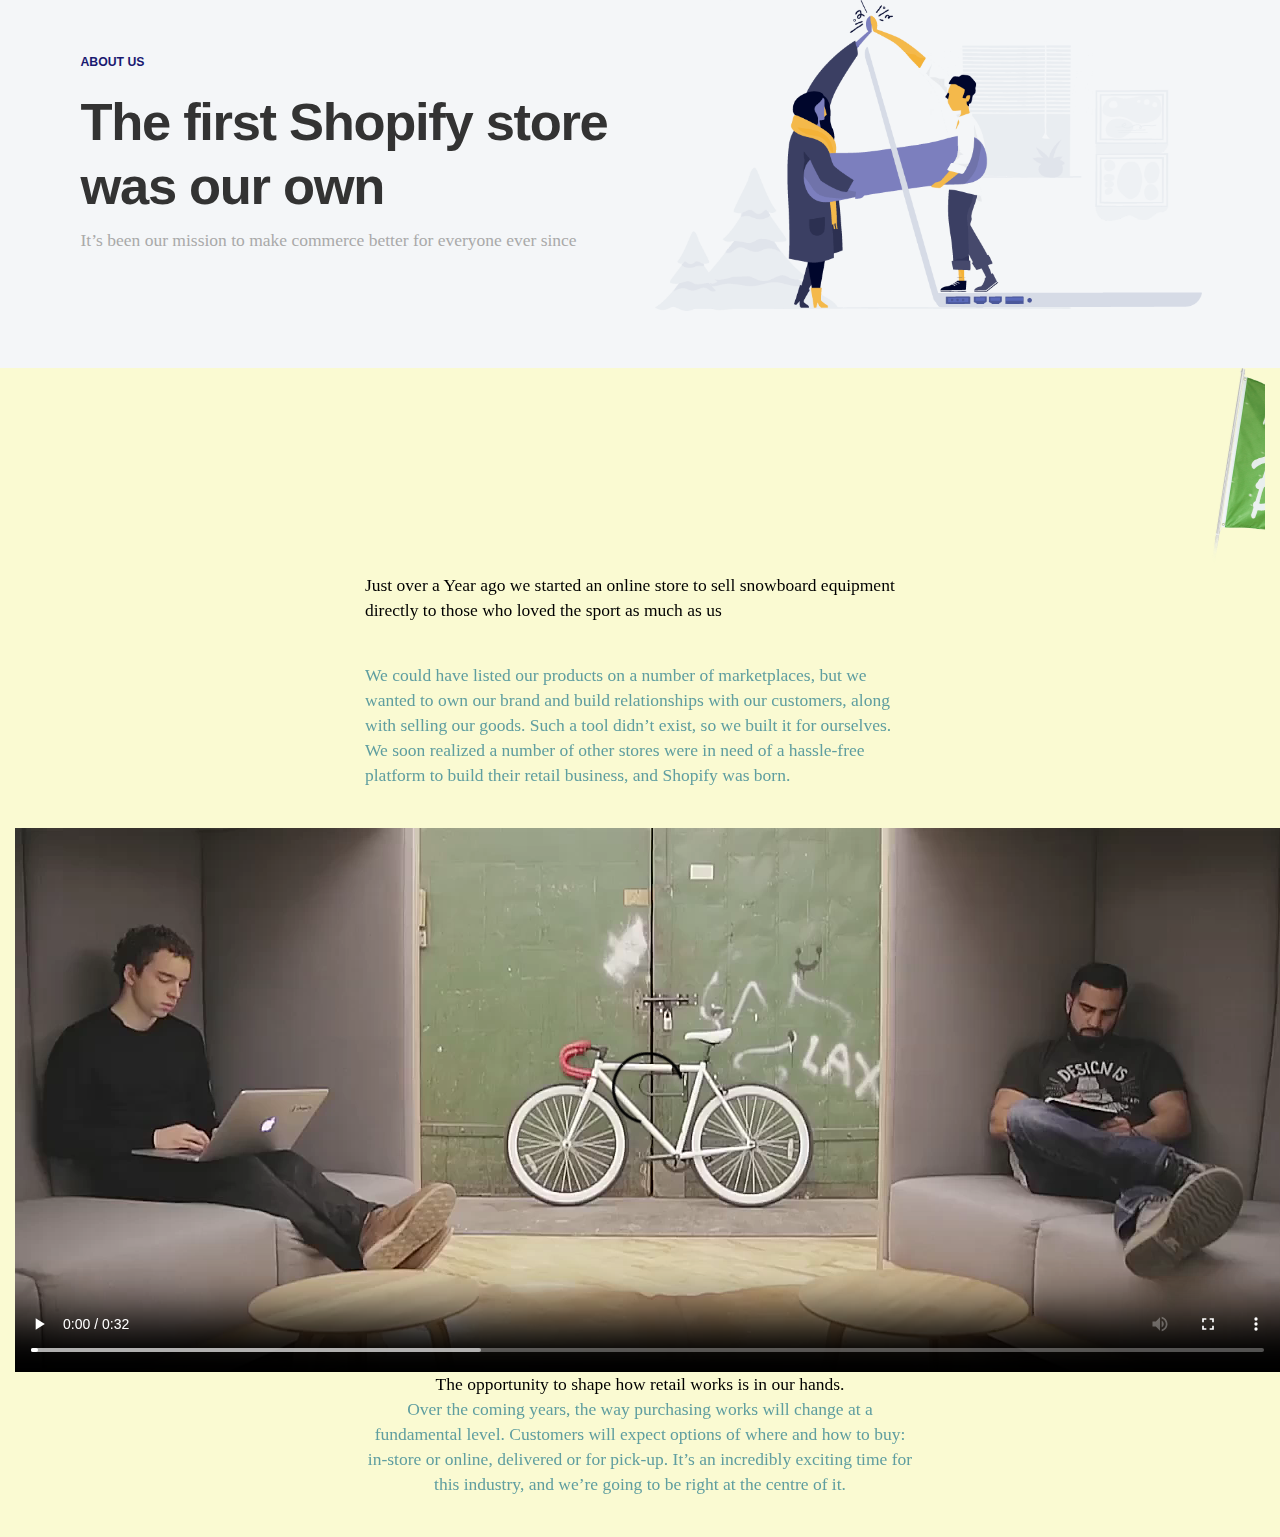
==== About-us.html @ 3a498ad6 "renamed file names  and update in index.html" ====
<!DOCTYPE html>
<html lang="en">
<head>
        <meta charset="UTF-8">
        <title>ABOUT</title>
        <link rel="stylesheet" type="text/css" href="css.css">
        <link rel="stylesheet" href="https://maxcdn.bootstrapcdn.com/bootstrap/3.3.7/css/bootstrap.min.css">
        <script src="https://ajax.googleapis.com/ajax/libs/jquery/3.3.1/jquery.min.js"></script>
        <script src="https://maxcdn.bootstrapcdn.com/bootstrap/3.3.7/js/bootstrap.min.js"></script>
</head>
<style>
         h1 {
                 font-size: 3.75em;
                 line-height: 1.222;
                 font-weight: 700;
                 font-family: ShopifySans, Helvetica, Arial, sans-serif;
                 letter-spacing: -0.025em;
                 text-align: left;
         }
         p{
                font-weight: 300;
                color: #637381;
                font-size: 1.25em;
                width:550px;
                margin: auto;
                font-family: 'Arial Black',cursive;
          }
         h6{
                 font-size: 0.875em;
                 font-weight: 700;
                 text-transform: uppercase;
         }

         body{
                 background-color: lightgoldenrodyellow;
         }


         .img{
                       background-position: top center;
                       background-repeat: no-repeat;
                       background-size: cover;
                       position: relative;
           }

         video{
                 display: block;
                 vertical-align: center;
         }
         

</style>
<body>

<div class="container-fluid">
        <div class="row" style="background-color: #f4f6f8;margin-top: 0;margin-bottom: 0;padding-left: 5%;padding-right: 5%;">
                <div class="col-md-6" style="padding-left: 18px;padding-right: 18px;padding-top: 4%;padding-bottom: 10%;">
                        <h6 align="Left" style="color: midnightblue">About Us</h6>
                        <h1>
                                The first Shopify store was our own
                        </h1>
                        <p class="p" style="color:darkgray">
                                It’s been our mission to make commerce better for everyone ever since
                        </p>
                </div>
                <div class="col-md-6">
                        <img class="img-fluid" src="images/img1.jpg" style="max-width: 100%;">
                </div>
        </div>
</div>


<div class="container-fluid">

        <marquee><a><img src="images/img.png"width="200px"height="200px"></a></marquee>
        <br>

        <div>

                <p class ="p" style="color: black" >Just over a Year ago we started an online store to sell
                        snowboard equipment directly to those who loved the sport
                as much as us</p>
                <br>
                <br>
        </div>

        <div>
                <p class="margin=1em" style="color: cadetblue">We could have listed our products on a number of marketplaces, but we wanted to own our
                        brand and build relationships with our customers, along with selling our goods. Such a tool
                        didn’t exist, so we built it for ourselves. We soon realized a number of other stores were in need
                        of a hassle-free platform to build their retail business, and Shopify was born.
                </p>
        </div>
</div>

<br>
<br>

<div class="container-fluid" align="center">

                <video class="video inline-video"  controls >
                        <source style="max-width: 80%" src="images/video.webm" type="video/mp4">
                        <br>
                </video>

                <p class="p" style="color: black">The opportunity to shape how retail works is in our hands.</p>

                <p style="color:cadetblue">Over the coming years, the way purchasing works will change at a fundamental level.
                        Customers will expect options of where and how to buy: in-store or online, delivered or for
                        pick-up. It’s an incredibly exciting time for this industry, and we’re going to be right at the
                        centre of it.</p>
        <br>
        <br>


</div>

</body>
</html>
---- css.css ----
h1 {
    font-size: 3.75em;
    line-height: 1.222;
    font-weight: 700;
    font-family: ShopifySans, Helvetica, Arial, sans-serif;
    letter-spacing: -0.025em;
    text-align: left;
}
p{
    font-weight: 300;
    color: #637381;
    font-size: 1.25em;
    width:550px;
    margin: auto;
    font-family: 'Arial Black',cursive;
}
h6{
    font-size: 0.875em;
    font-weight: 700;
    text-transform: uppercase;
}

body{
    background-color: lightgoldenrodyellow;
}


.img{
    background-position: top center;
    background-repeat: no-repeat;
    background-size: cover;
    position: relative;
}

video{
    display: block;
    vertical-align: center;
}
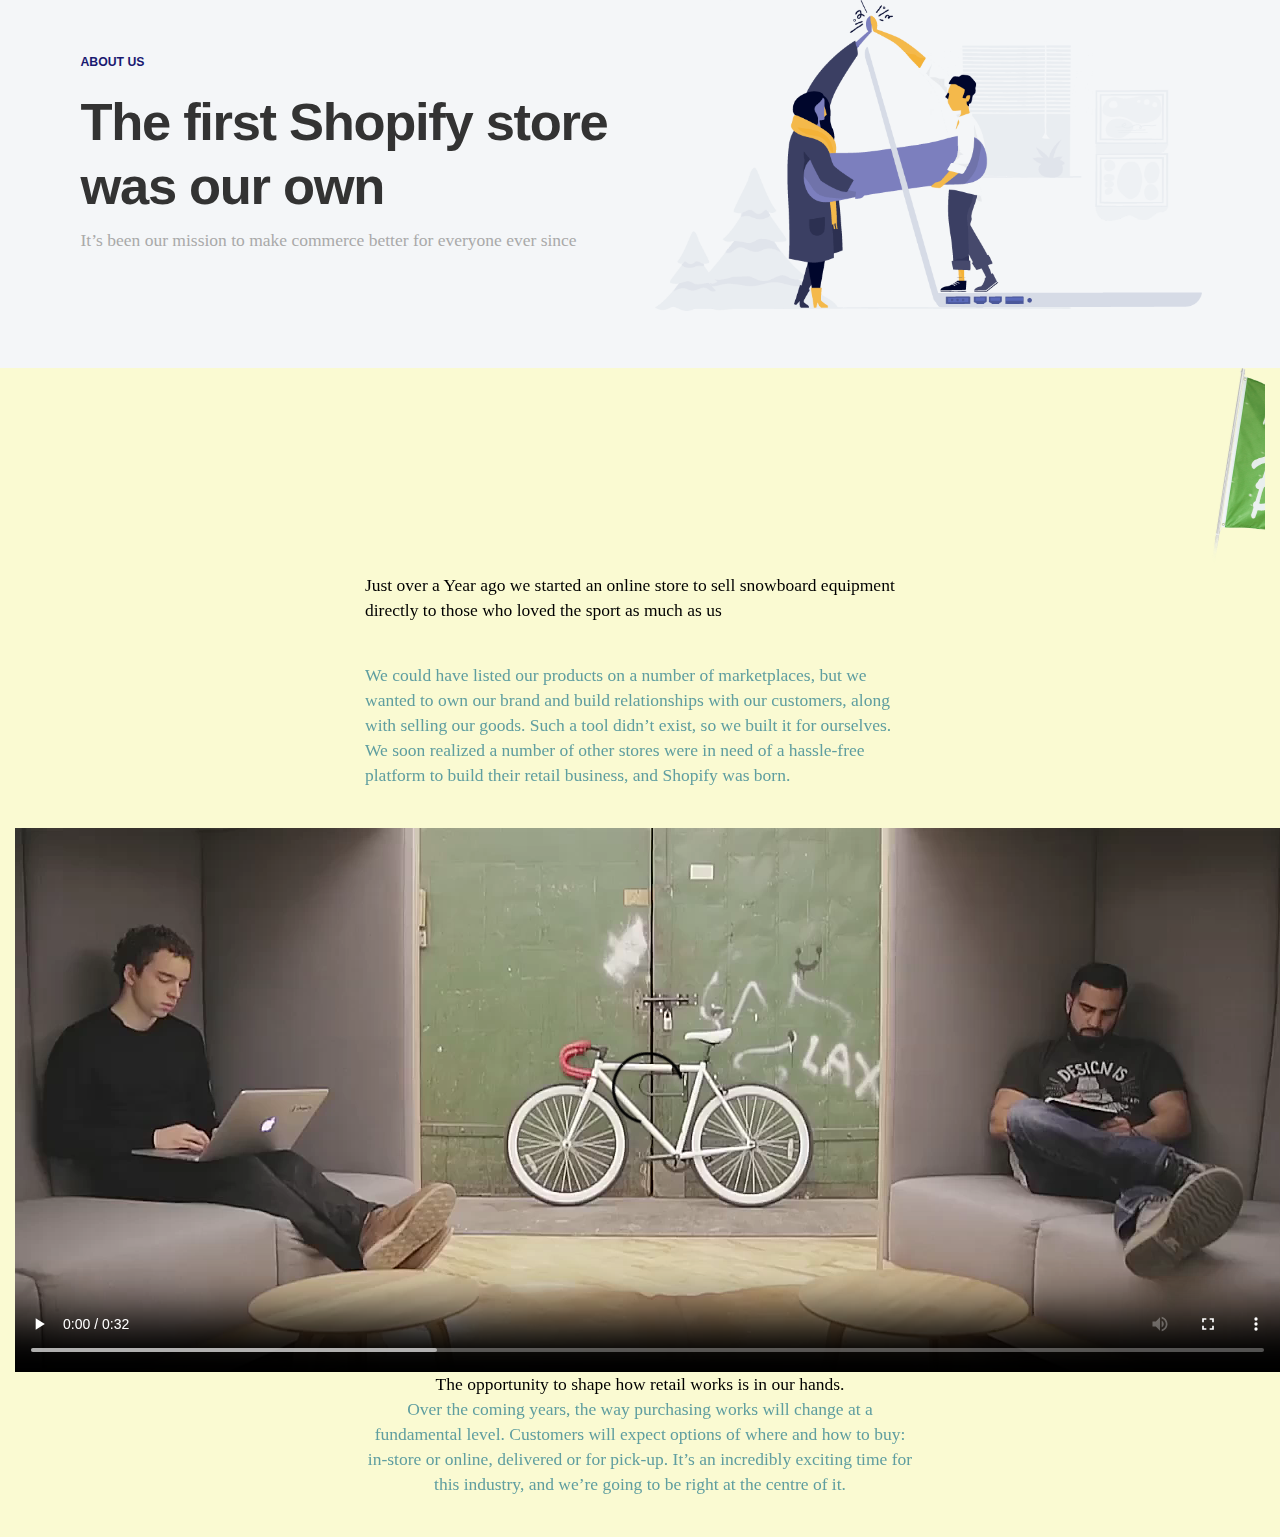
==== commit d39b3e77: "renamed file names  and update in index.html" ====
--- a/About-us.html
+++ b/About-us.html
@@ -3,7 +3,8 @@
 <head>
         <meta charset="UTF-8">
         <title>ABOUT</title>
-        <link rel="stylesheet" type="text/css" href="css.css">
+        <link rel="stylesheet" href="css/bootstrap.css">
+        <link rel="stylesheet" type="text/css" href="css/about-us.css">
         <link rel="stylesheet" href="https://maxcdn.bootstrapcdn.com/bootstrap/3.3.7/css/bootstrap.min.css">
         <script src="https://ajax.googleapis.com/ajax/libs/jquery/3.3.1/jquery.min.js"></script>
         <script src="https://maxcdn.bootstrapcdn.com/bootstrap/3.3.7/js/bootstrap.min.js"></script>
--- a/css/about-us.css
+++ b/css/about-us.css
@@ -0,0 +1,38 @@
+h1 {
+    font-size: 3.75em;
+    line-height: 1.222;
+    font-weight: 700;
+    font-family: ShopifySans, Helvetica, Arial, sans-serif;
+    letter-spacing: -0.025em;
+    text-align: left;
+}
+p{
+    font-weight: 300;
+    color: #637381;
+    font-size: 1.25em;
+    width:550px;
+    margin: auto;
+    font-family: 'Arial Black',cursive;
+}
+h6{
+    font-size: 0.875em;
+    font-weight: 700;
+    text-transform: uppercase;
+}
+
+body{
+    background-color: lightgoldenrodyellow;
+}
+
+
+.img{
+    background-position: top center;
+    background-repeat: no-repeat;
+    background-size: cover;
+    position: relative;
+}
+
+video{
+    display: block;
+    vertical-align: center;
+}
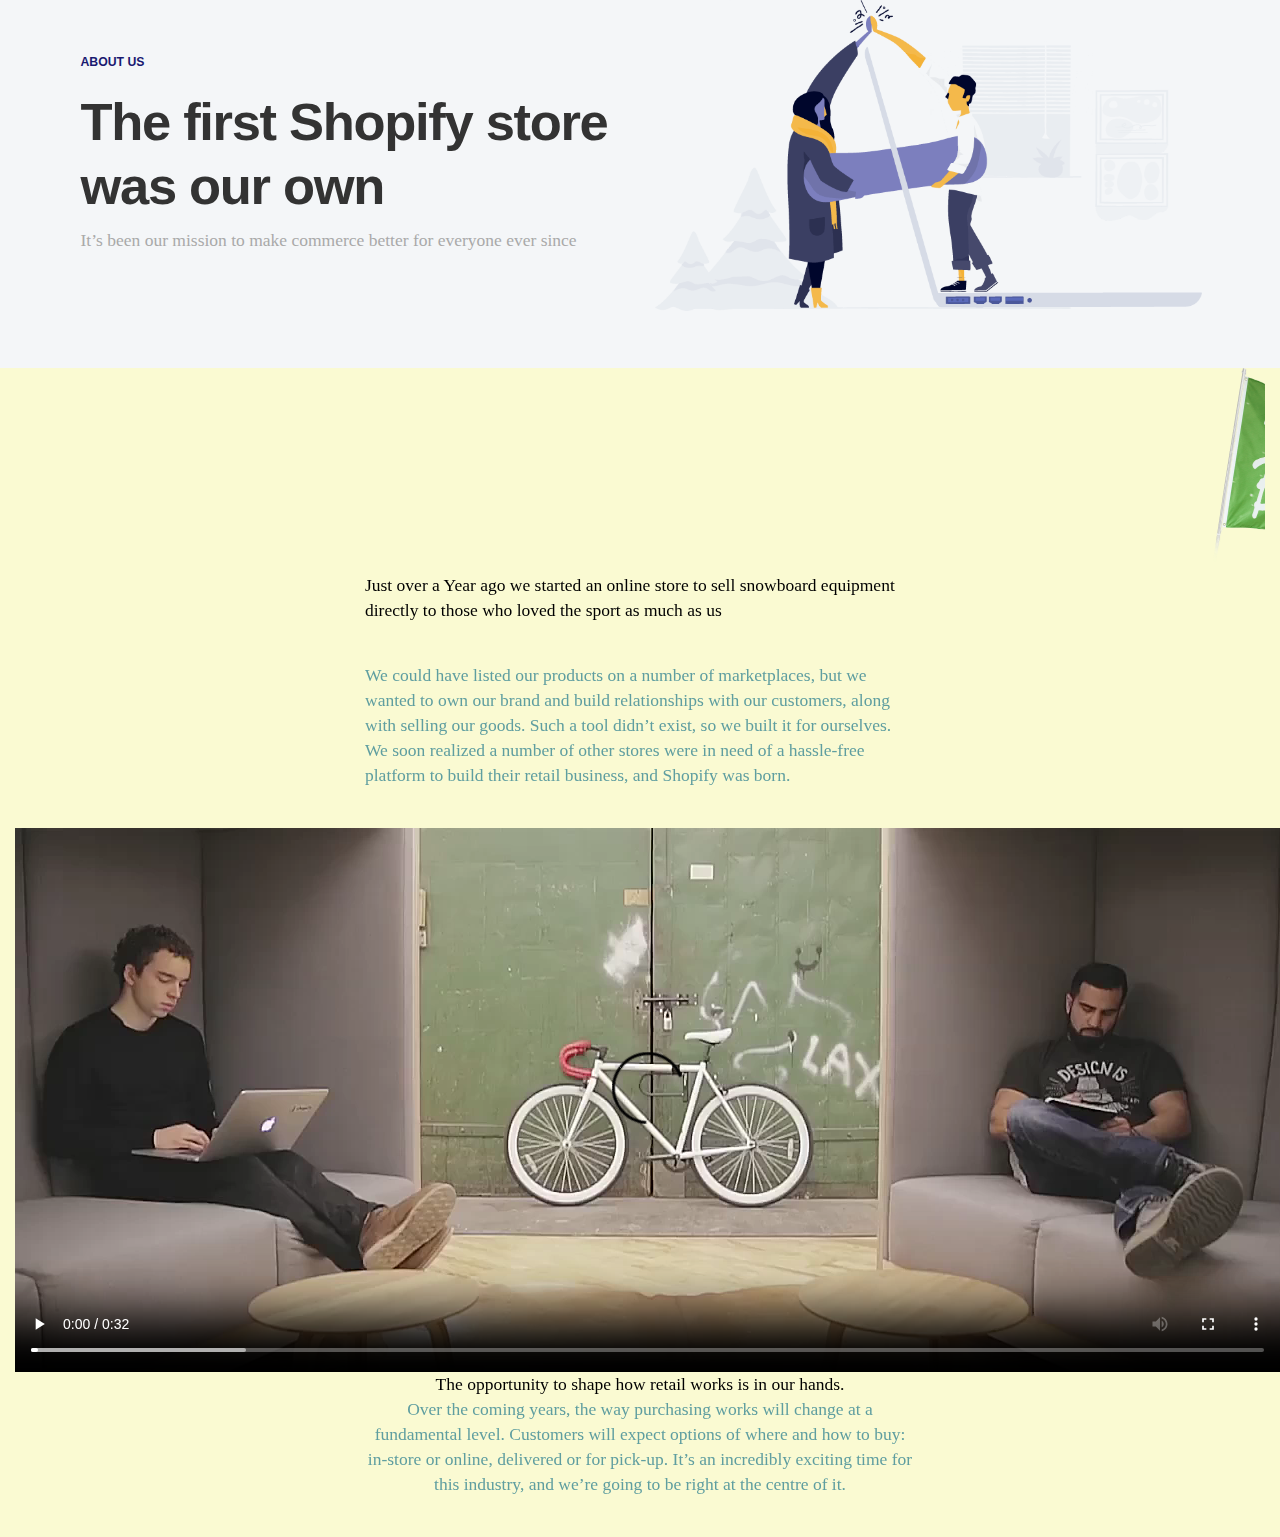
==== commit 2ce992ea: "ccg" ====
--- a/About-us.html
+++ b/About-us.html
@@ -10,6 +10,7 @@
         <script src="https://maxcdn.bootstrapcdn.com/bootstrap/3.3.7/js/bootstrap.min.js"></script>
 </head>
 <style>
+        
          h1 {
                  font-size: 3.75em;
                  line-height: 1.222;
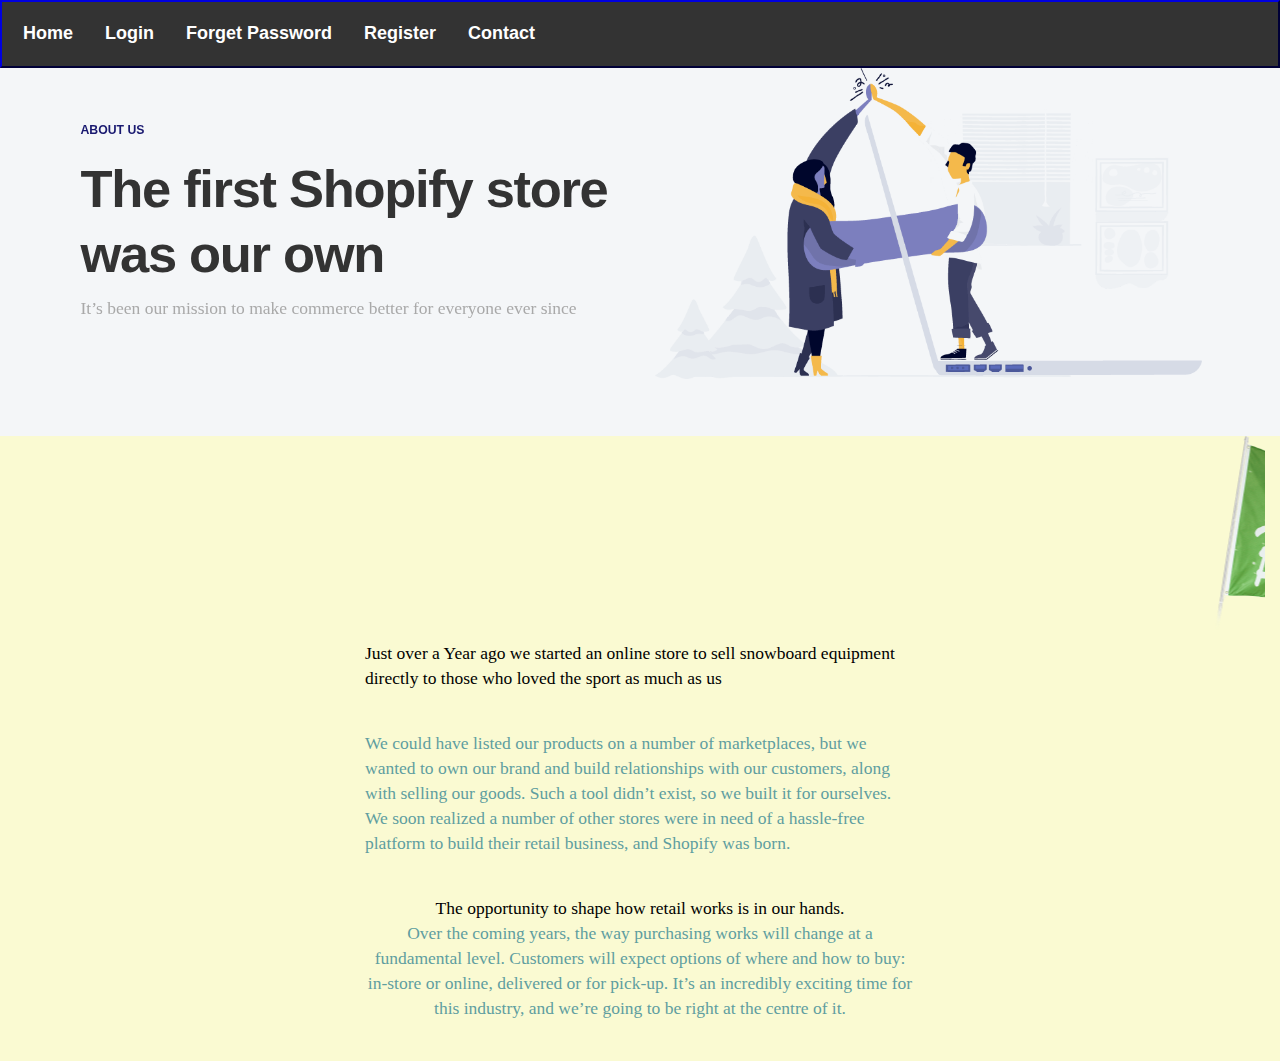
==== commit fc987f9d: "contact.css added" ====
--- a/About-us.html
+++ b/About-us.html
@@ -8,9 +8,10 @@
         <link rel="stylesheet" href="https://maxcdn.bootstrapcdn.com/bootstrap/3.3.7/css/bootstrap.min.css">
         <script src="https://ajax.googleapis.com/ajax/libs/jquery/3.3.1/jquery.min.js"></script>
         <script src="https://maxcdn.bootstrapcdn.com/bootstrap/3.3.7/js/bootstrap.min.js"></script>
+
 </head>
 <style>
-        
+
          h1 {
                  font-size: 3.75em;
                  line-height: 1.222;
@@ -37,22 +38,50 @@
                  background-color: lightgoldenrodyellow;
          }
 
-
-         .img{
-                       background-position: top center;
-                       background-repeat: no-repeat;
-                       background-size: cover;
-                       position: relative;
-           }
-
          video{
                  display: block;
                  vertical-align: center;
+         }
+
+         ul
+         {
+                 list-style-type: none;
+                 margin: 0;
+                 padding: 5px;
+                 overflow: hidden;
+                 background-color: #333;
+                 position: -webkit-sticky;
+                 position: sticky;
+                 top: 0;
+                 border: 2px outset darkblue;;
+                 font-size: large;
+                 font-weight: 700
+         }
+
+         li {
+                 float: left;
+         }
+
+         li a {
+                 display: block;
+                 color: white;
+                 text-align: center;
+                 padding: 14px 16px;
+                 text-decoration: none;
          }
          
 
 </style>
 <body>
+<div>
+<ul>
+        <li><a class="active" href="#home">Home</a></li>
+        <li><a class="active" href="login.html">Login</a></li>
+        <li><a class="active" href="forget-password.html">Forget Password</a></li>
+        <li><a class="active" href="register.html">Register</a></li>
+        <li><a class="active" href="Contact-us.html">Contact</a></li>
+</ul>
+</div>
 
 <div class="container-fluid">
         <div class="row" style="background-color: #f4f6f8;margin-top: 0;margin-bottom: 0;padding-left: 5%;padding-right: 5%;">
@@ -100,11 +129,6 @@
 
 <div class="container-fluid" align="center">
 
-                <video class="video inline-video"  controls >
-                        <source style="max-width: 80%" src="images/video.webm" type="video/mp4">
-                        <br>
-                </video>
-
                 <p class="p" style="color: black">The opportunity to shape how retail works is in our hands.</p>
 
                 <p style="color:cadetblue">Over the coming years, the way purchasing works will change at a fundamental level.
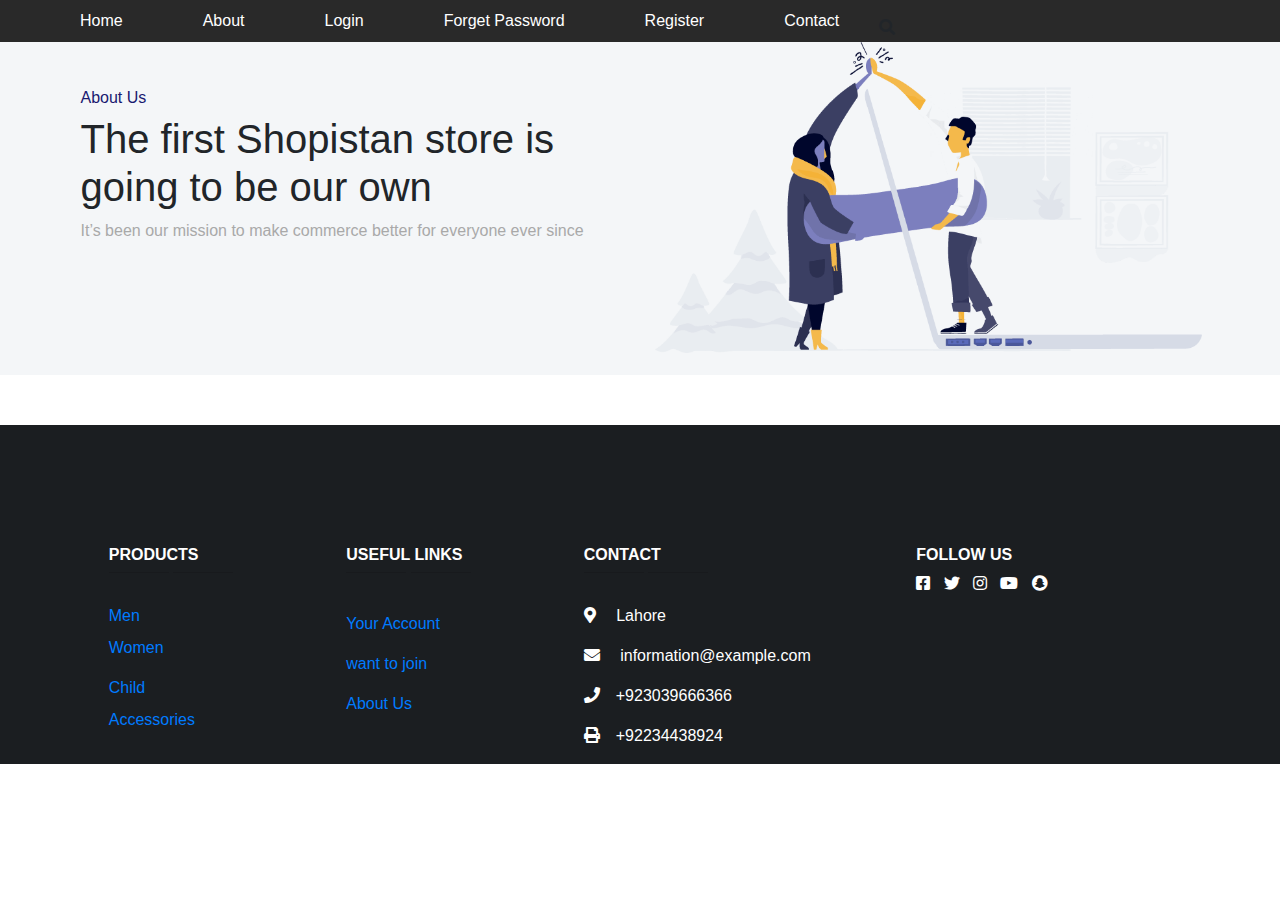
==== commit 30b9a665: "contact-us.css and about-us.css added" ====
--- a/About-us.html
+++ b/About-us.html
@@ -2,85 +2,27 @@
 <html lang="en">
 <head>
         <meta charset="UTF-8">
-        <title>ABOUT</title>
+        <title>Assignment-2</title>
+        <meta name="viewport" content="width=device-width,initial-scale=1.0">
         <link rel="stylesheet" href="css/bootstrap.css">
-        <link rel="stylesheet" type="text/css" href="css/about-us.css">
-        <link rel="stylesheet" href="https://maxcdn.bootstrapcdn.com/bootstrap/3.3.7/css/bootstrap.min.css">
-        <script src="https://ajax.googleapis.com/ajax/libs/jquery/3.3.1/jquery.min.js"></script>
-        <script src="https://maxcdn.bootstrapcdn.com/bootstrap/3.3.7/js/bootstrap.min.js"></script>
+        <link rel="stylesheet" href="https://use.fontawesome.com/releases/v5.5.0/css/all.css">
+        <link rel="stylesheet" href="https://fonts.googleapis.com/css?family=Bangers|Old+Standard+TT">
+        <link rel="stylesheet" href="css/about-us.css">
+</head>
+<body>
 
-</head>
-<style>
-
-         h1 {
-                 font-size: 3.75em;
-                 line-height: 1.222;
-                 font-weight: 700;
-                 font-family: ShopifySans, Helvetica, Arial, sans-serif;
-                 letter-spacing: -0.025em;
-                 text-align: left;
-         }
-         p{
-                font-weight: 300;
-                color: #637381;
-                font-size: 1.25em;
-                width:550px;
-                margin: auto;
-                font-family: 'Arial Black',cursive;
-          }
-         h6{
-                 font-size: 0.875em;
-                 font-weight: 700;
-                 text-transform: uppercase;
-         }
-
-         body{
-                 background-color: lightgoldenrodyellow;
-         }
-
-         video{
-                 display: block;
-                 vertical-align: center;
-         }
-
-         ul
-         {
-                 list-style-type: none;
-                 margin: 0;
-                 padding: 5px;
-                 overflow: hidden;
-                 background-color: #333;
-                 position: -webkit-sticky;
-                 position: sticky;
-                 top: 0;
-                 border: 2px outset darkblue;;
-                 font-size: large;
-                 font-weight: 700
-         }
-
-         li {
-                 float: left;
-         }
-
-         li a {
-                 display: block;
-                 color: white;
-                 text-align: center;
-                 padding: 14px 16px;
-                 text-decoration: none;
-         }
-         
-
-</style>
-<body>
-<div>
-<ul>
-        <li><a class="active" href="#home">Home</a></li>
-        <li><a class="active" href="login.html">Login</a></li>
-        <li><a class="active" href="forget-password.html">Forget Password</a></li>
-        <li><a class="active" href="register.html">Register</a></li>
-        <li><a class="active" href="Contact-us.html">Contact</a></li>
-</ul>
+<div class="wrapper">
+        <div class="header">
+                <ul>
+                        <li><a  href=index.html>Home </a></li>
+                        <li><a  href="About-us.html">About</a></li>
+                        <li><a  href="login.html">Login</a></li>
+                        <li><a  href="forget-password.html">Forget Password</a></li>
+                        <li><a  href="register.html">Register</a></li>
+                        <li><a  href="Contact-us.html">Contact </a></li>
+                </ul>
+                <div class="search"><i class="fas fa-search"></i></div>
+        </div>
 </div>
 
 <div class="container-fluid">
@@ -88,7 +30,7 @@
                 <div class="col-md-6" style="padding-left: 18px;padding-right: 18px;padding-top: 4%;padding-bottom: 10%;">
                         <h6 align="Left" style="color: midnightblue">About Us</h6>
                         <h1>
-                                The first Shopify store was our own
+                                The first Shopistan store is going to be our own
                         </h1>
                         <p class="p" style="color:darkgray">
                                 It’s been our mission to make commerce better for everyone ever since
@@ -101,45 +43,100 @@
 </div>
 
 
-<div class="container-fluid">
 
-        <marquee><a><img src="images/img.png"width="200px"height="200px"></a></marquee>
-        <br>
+<footer class="page-footer font-small">
+        <div >
+                <div class="container">
+                        <div class="row py-4 d-flex align-items-center">
+                                <div class="col-md-6 col-lg-7 text-center text-md-right ">
+                                        <a class="">
+                                                <i class="fa fa-facebook white-text mr-4"> </i>
+                                        </a>
+                                        <a class="">
+                                                <i class="fa fa-twitter white-text mr-4"> </i>
+                                        </a>
+                                        <a class="">
+                                                <i class="fa fa-instagram white-text"> </i>
+                                        </a>
+                                </div>
+                        </div>
+                </div>
+        </div>
+        <div class="container text-center text-md-left mt-5 footer_">
+                <div class="row mt-3">
+                        <div class="col-md-2 col-lg-2 col-xl-2 mx-auto mb-4">
+                                <h6 class="text-uppercase font-weight-bold">Products</h6>
+                                <hr class="info-color mb-4 mt-0 d-inline-block mx-auto" style="width: 60px;">
+                                <hr class="deep-purple accent-2 mb-4 mt-0 d-inline-block mx-auto" style="width: 60px;">
+                                <ul class="navbar-nav mr-auto">
+                                        <li class="nav-item ">
+                                                <a class="footer-links" href="#!">Men</a>
+                                        </li>
 
-        <div>
+                                        <li class="footer-links">
+                                                <a class="nav-link" href="#!">Women</a>
+                                        </li>
 
-                <p class ="p" style="color: black" >Just over a Year ago we started an online store to sell
-                        snowboard equipment directly to those who loved the sport
-                as much as us</p>
-                <br>
-                <br>
+                                        <li class="footer-links">
+                                                <a class="nav-link" href="#!">Child</a>
+                                        </li>
+
+                                        <li class="nav-item ">
+                                                <a class="footer-links" href="#!">Accessories</a>
+                                        </li>
+                                </ul>
+
+                        </div>
+                        <div class="col-md-3 col-lg-2 col-xl-2 mx-auto mb-4">
+                                <h6 class="text-uppercase font-weight-bold">Useful links</h6>
+                                <hr class="info-color mb-4 mt-0 d-inline-block mx-auto" style="width: 60px;">
+                                <hr class="accent-2 mb-4 mt-0 d-inline-block mx-auto" style="width: 60px;">
+                                <ul class="navbar-nav mr-auto">
+                                        <li class="footer-links">
+                                                <a class="nav-link" href="login.html">Your Account</a>
+                                        </li>
+                                        <li class="footer-links">
+                                                <a class="nav-link" href="register.html">want to join</a>
+                                        </li>
+                                        <li class="footer-links">
+                                                <a class="nav-link" href="About-us.html">About Us</a>
+                                        </li>
+                                </ul>
+                        </div>
+                        <div class="col-md-4 col-lg-3 col-xl-3 mx-auto mb-md-0 mb-4" style="cursor: pointer" >
+                                <h6 class="text-uppercase font-weight-bold">Contact</h6>
+                                <hr class="info-color mb-4 mt-0 d-inline-block mx-auto" style="width: 60px;">
+                                <hr class="deep-purple accent-2 mb-4 mt-0 d-inline-block mx-auto" style="width: 60px;">
+                                <p>
+                                        <i class="fa fa-map-marker-alt mr-3 " ></i> Lahore </p>
+                                <p>
+                                        <i class="fa fa-envelope mr-3"></i> information@example.com</p>
+                                <p>
+                                        <i class="fa fa-phone mr-3"></i>+923039666366</p>
+
+                                <p>
+                                        <i class="fa fa-print mr-3"></i>+92234438924</p>
+
+                        </div>
+                        <div class="col-md-4 col-lg-3 col-xl-3 mx-auto mb-md-0 mb-4"style="cursor: pointer">
+
+                                <div>
+                                        <h6 class="text-uppercase font-weight-bold">Follow Us</h6>
+
+                                        <i class="fab fa-facebook-square"></i>
+                                        &nbsp;
+                                        <i class="fab fa-twitter"></i>
+                                        &nbsp;
+                                        <i class="fab fa-instagram"></i>
+                                        &nbsp;
+                                        <i class="fab fa-youtube"></i>
+                                        &nbsp;
+                                        <i class="fab fa-snapchat"></i>
+                                        &nbsp;
+                                </div>
+                        </div>
+                </div>
         </div>
-
-        <div>
-                <p class="margin=1em" style="color: cadetblue">We could have listed our products on a number of marketplaces, but we wanted to own our
-                        brand and build relationships with our customers, along with selling our goods. Such a tool
-                        didn’t exist, so we built it for ourselves. We soon realized a number of other stores were in need
-                        of a hassle-free platform to build their retail business, and Shopify was born.
-                </p>
-        </div>
-</div>
-
-<br>
-<br>
-
-<div class="container-fluid" align="center">
-
-                <p class="p" style="color: black">The opportunity to shape how retail works is in our hands.</p>
-
-                <p style="color:cadetblue">Over the coming years, the way purchasing works will change at a fundamental level.
-                        Customers will expect options of where and how to buy: in-store or online, delivered or for
-                        pick-up. It’s an incredibly exciting time for this industry, and we’re going to be right at the
-                        centre of it.</p>
-        <br>
-        <br>
-
-
-</div>
-
+</footer>
 </body>
 </html>--- a/css/about-us.css
+++ b/css/about-us.css
@@ -1,38 +1,134 @@
-h1 {
-    font-size: 3.75em;
-    line-height: 1.222;
-    font-weight: 700;
-    font-family: ShopifySans, Helvetica, Arial, sans-serif;
-    letter-spacing: -0.025em;
-    text-align: left;
-}
-p{
-    font-weight: 300;
-    color: #637381;
-    font-size: 1.25em;
-    width:550px;
-    margin: auto;
-    font-family: 'Arial Black',cursive;
-}
-h6{
-    font-size: 0.875em;
-    font-weight: 700;
-    text-transform: uppercase;
+.header {
+    clear: both;
+    float: left;
+    width: 100%;
+    background: #292929;
+    height: 42px;
+    margin-top: 0;
 }
 
-body{
-    background-color: lightgoldenrodyellow;
+.header ul {
+    list-style: none;
+
+}
+.header ul li a{
+    float: left;
+    text-decoration: none;
+    color: white;
+    padding: 0 40px;
+    height: 42px;
+    line-height: 42px;
+}
+.header #search{
+    float: right;
+    color: white;
+    padding: 0 40px;
+    height: 42px;
+    line-height: 42px;
+
+}
+
+.header ul li a:hover{
+    background-color:#f20068;
+
 }
 
 
-.img{
-    background-position: top center;
-    background-repeat: no-repeat;
-    background-size: cover;
-    position: relative;
+#container{
+    box-sizing: border-box;
+    width:100%;
+    height: auto;
+
 }
 
-video{
-    display: block;
-    vertical-align: center;
+.col span{
+    position: absolute;
+    margin-left: 2%;
+    padding-bottom: 40%;
+    width: auto;
+    height: auto;
+    font-size: 30px;
+    text-decoration: none;
+    text-align: center;
+    transition: .3s ease-in-out;
+    opacity: 0;
 }
+span:hover{
+    opacity: 1;
+}
+
+img{
+    width: auto ;
+    max-width: 200% ;
+    height: auto ;
+}
+
+.col{
+    box-sizing: border-box;
+    width:100%;
+    height:auto;
+    display: inline-flex;
+    margin-bottom: 10%;
+    overflow: hidden;
+}
+
+
+@media screen and (min-width: 500px) {
+    .col{
+        box-sizing: border-box;
+        width:48%;
+        height:auto;
+        display: inline-flex;
+        margin-bottom: 10%;
+        overflow: hidden;
+    }
+    .hover:hover{
+        transform: scale(1.3);
+        transition: .3s ease-in-out;
+
+    }
+}
+@media screen and (min-width: 700px) {
+    .col{
+        box-sizing: border-box;
+        width:31.7%;
+        height:auto;
+        display: inline-flex;
+        margin-bottom: 10%;
+        overflow: hidden;
+    }
+    .hover:hover{
+        transform: scale(1.3);
+
+    }
+}
+
+@media screen and (min-width: 1200px) {
+    .col{
+        box-sizing: border-box;
+        width:24%;
+        height:auto;
+        display: inline-flex;
+        margin-bottom: 10%;
+        overflow: hidden;
+    }
+
+    .hover:hover{
+        transform: scale(1.3);
+        transition: .3s ease-in-out;
+
+    }
+}
+
+.footer_{
+    color: white;
+
+
+}
+
+footer{
+    margin-top: 50px;
+    background-color: #1b1e21;
+
+}
+
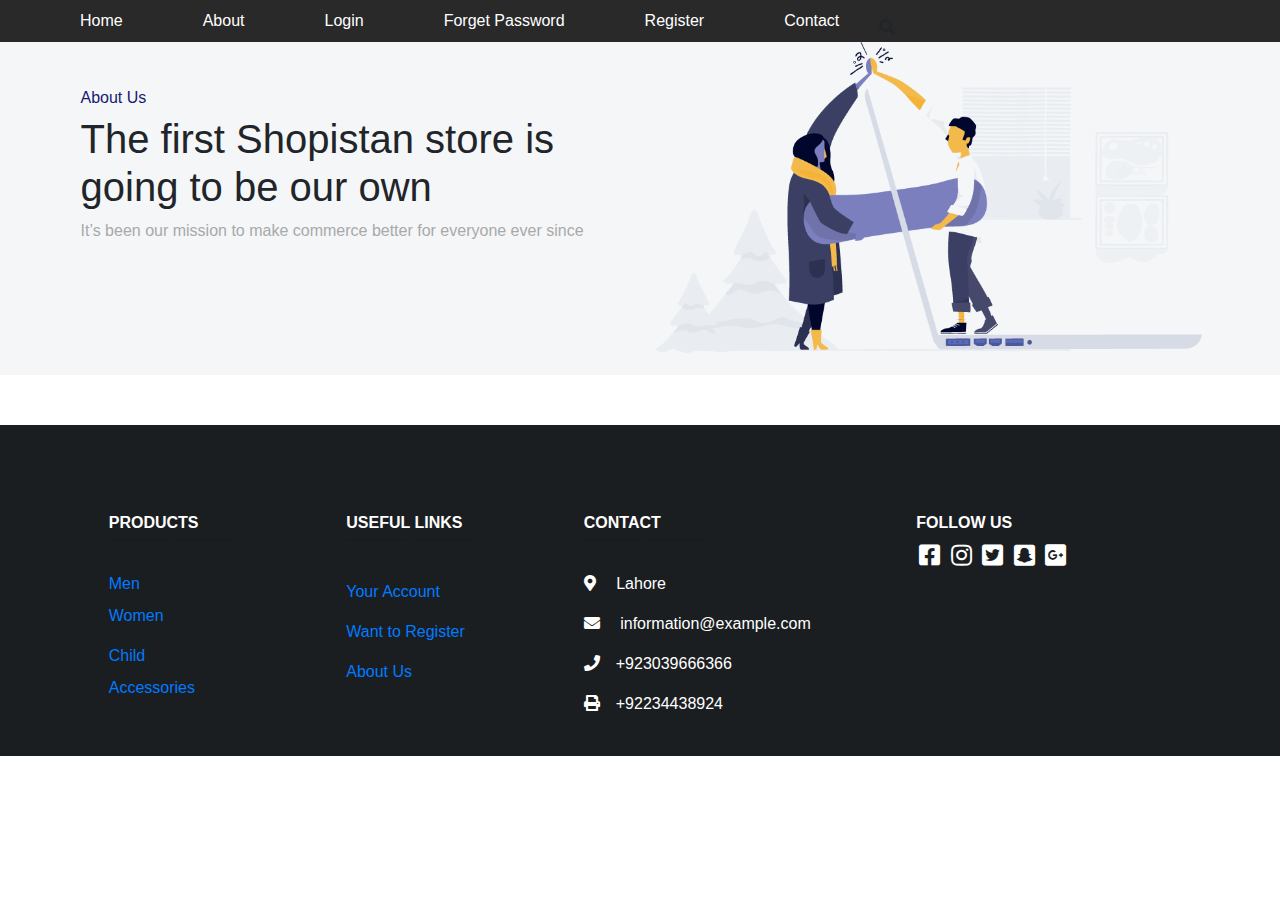
==== commit 0571a863: "contact us updated" ====
--- a/About-us.html
+++ b/About-us.html
@@ -43,25 +43,8 @@
 </div>
 
 
+<footer class="page-footer font-small row py-4 d-flex align-items-center">
 
-<footer class="page-footer font-small">
-        <div >
-                <div class="container">
-                        <div class="row py-4 d-flex align-items-center">
-                                <div class="col-md-6 col-lg-7 text-center text-md-right ">
-                                        <a class="">
-                                                <i class="fa fa-facebook white-text mr-4"> </i>
-                                        </a>
-                                        <a class="">
-                                                <i class="fa fa-twitter white-text mr-4"> </i>
-                                        </a>
-                                        <a class="">
-                                                <i class="fa fa-instagram white-text"> </i>
-                                        </a>
-                                </div>
-                        </div>
-                </div>
-        </div>
         <div class="container text-center text-md-left mt-5 footer_">
                 <div class="row mt-3">
                         <div class="col-md-2 col-lg-2 col-xl-2 mx-auto mb-4">
@@ -72,11 +55,9 @@
                                         <li class="nav-item ">
                                                 <a class="footer-links" href="#!">Men</a>
                                         </li>
-
                                         <li class="footer-links">
                                                 <a class="nav-link" href="#!">Women</a>
                                         </li>
-
                                         <li class="footer-links">
                                                 <a class="nav-link" href="#!">Child</a>
                                         </li>
@@ -84,6 +65,7 @@
                                         <li class="nav-item ">
                                                 <a class="footer-links" href="#!">Accessories</a>
                                         </li>
+
                                 </ul>
 
                         </div>
@@ -96,14 +78,14 @@
                                                 <a class="nav-link" href="login.html">Your Account</a>
                                         </li>
                                         <li class="footer-links">
-                                                <a class="nav-link" href="register.html">want to join</a>
+                                                <a class="nav-link" href="register.html">Want to Register</a>
                                         </li>
                                         <li class="footer-links">
                                                 <a class="nav-link" href="About-us.html">About Us</a>
                                         </li>
                                 </ul>
                         </div>
-                        <div class="col-md-4 col-lg-3 col-xl-3 mx-auto mb-md-0 mb-4" style="cursor: pointer" >
+                        <div class="col-md-4 col-lg-3 col-xl-3 mx-auto mb-md-0 mb-4"style="cursor: pointer">
                                 <h6 class="text-uppercase font-weight-bold">Contact</h6>
                                 <hr class="info-color mb-4 mt-0 d-inline-block mx-auto" style="width: 60px;">
                                 <hr class="deep-purple accent-2 mb-4 mt-0 d-inline-block mx-auto" style="width: 60px;">
@@ -122,17 +104,11 @@
 
                                 <div>
                                         <h6 class="text-uppercase font-weight-bold">Follow Us</h6>
-
-                                        <i class="fab fa-facebook-square"></i>
-                                        &nbsp;
-                                        <i class="fab fa-twitter"></i>
-                                        &nbsp;
-                                        <i class="fab fa-instagram"></i>
-                                        &nbsp;
-                                        <i class="fab fa-youtube"></i>
-                                        &nbsp;
-                                        <i class="fab fa-snapchat"></i>
-                                        &nbsp;
+                                        <a href="http://www.facebook.com"><i class="fab fa-facebook-square icon_color"></i></a>
+                                        <a href="http://www.instagram.com"><i class="fab fa-instagram icon_color"></i></a>
+                                        <a href="http://www.twitter.com"><i class="fab fa-twitter-square icon_color"></i></a>
+                                        <a href="http://www.snapchat.com"><i class="fab fa-snapchat-square icon_color"></i></a>
+                                        <a href="http://www.gmail.com"><i class="fab fa-google-plus-square icon_color"></i></a>
                                 </div>
                         </div>
                 </div>
--- a/css/about-us.css
+++ b/css/about-us.css
@@ -33,43 +33,18 @@
 
 }
 
+.icon_color{
+    color: white;
+    font-size: x-large;
+    padding: 3px;
+}
+
 
 #container{
     box-sizing: border-box;
     width:100%;
     height: auto;
 
-}
-
-.col span{
-    position: absolute;
-    margin-left: 2%;
-    padding-bottom: 40%;
-    width: auto;
-    height: auto;
-    font-size: 30px;
-    text-decoration: none;
-    text-align: center;
-    transition: .3s ease-in-out;
-    opacity: 0;
-}
-span:hover{
-    opacity: 1;
-}
-
-img{
-    width: auto ;
-    max-width: 200% ;
-    height: auto ;
-}
-
-.col{
-    box-sizing: border-box;
-    width:100%;
-    height:auto;
-    display: inline-flex;
-    margin-bottom: 10%;
-    overflow: hidden;
 }
 
 
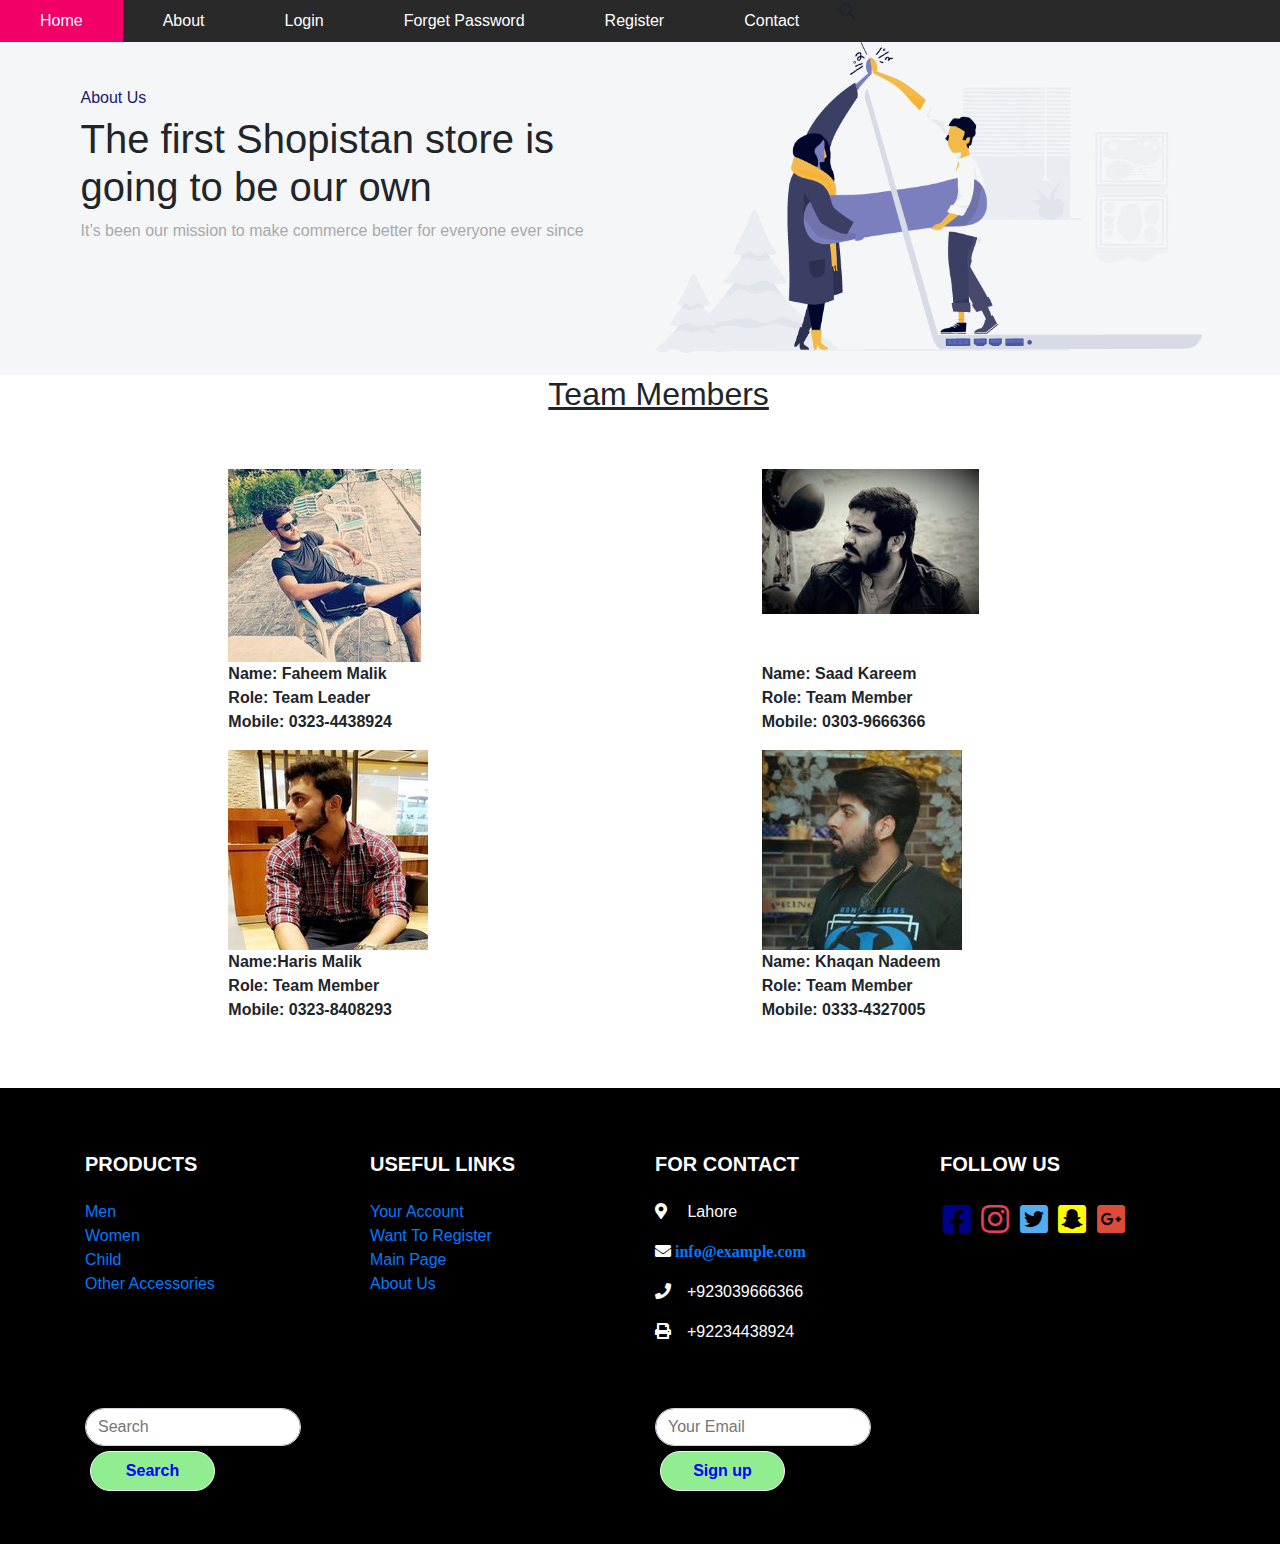
==== commit efa174c9: "About us updated new images added with resizing" ====
--- a/About-us.html
+++ b/About-us.html
@@ -41,78 +41,191 @@
                 </div>
         </div>
 </div>
-
-
-<footer class="page-footer font-small row py-4 d-flex align-items-center">
-
-        <div class="container text-center text-md-left mt-5 footer_">
-                <div class="row mt-3">
-                        <div class="col-md-2 col-lg-2 col-xl-2 mx-auto mb-4">
-                                <h6 class="text-uppercase font-weight-bold">Products</h6>
-                                <hr class="info-color mb-4 mt-0 d-inline-block mx-auto" style="width: 60px;">
-                                <hr class="deep-purple accent-2 mb-4 mt-0 d-inline-block mx-auto" style="width: 60px;">
-                                <ul class="navbar-nav mr-auto">
-                                        <li class="nav-item ">
-                                                <a class="footer-links" href="#!">Men</a>
-                                        </li>
-                                        <li class="footer-links">
-                                                <a class="nav-link" href="#!">Women</a>
-                                        </li>
-                                        <li class="footer-links">
-                                                <a class="nav-link" href="#!">Child</a>
-                                        </li>
-
-                                        <li class="nav-item ">
-                                                <a class="footer-links" href="#!">Accessories</a>
-                                        </li>
-
+<div class="container-fluid">
+
+<div class="row">
+        <div class="col-lg-5 col-md-5 col-sm-5">
+
+        </div>
+        <h2 class="col-lg-5 col-md-5 col-sm-7 "><u>Team Members</u> </h2>
+</div>
+        <br>
+        <br>
+
+<div class = "row">
+        <div class="col-lg-5 offset-lg-2 col-md-5 offset-md-2 col-sm-5 offset-sm-2">
+                <img style="-webkit-border-radius:inherit;" src="images/faheem.jpg" alt = "Faheem Picture">
+        </div>
+        <div class="col-lg-5 col-md-5 col-sm-5">
+                <img src="images/saad.jpg" alt = "Saad Picture">
+        </div>
+</div>
+
+<div class = "row">
+        <div class="col-lg-5 offset-lg-2 col-md-5 offset-md-2 col-sm-5 offset-sm-2">
+                <p><b>Name: Faheem Malik</b> <br> <b>Role: Team Leader</b><br> <b>Mobile: 0323-4438924 </b></p>
+        </div>
+        <div class="col-lg-5 col-md-5 col-sm-5">
+                <p><b>Name: Saad Kareem</b> <br> <b>Role: Team Member</b><br> <b>Mobile: 0303-9666366 </b> </p>
+        </div>
+</div>
+
+<div class = "row">
+        <div class="col-lg-5 offset-lg-2 col-md-5 offset-md-2 col-sm-5 offset-sm-2">
+                <img src="images/haris.jpg" alt = "Haris Picture">
+        </div>
+        <div class="col-lg-5 col-md-5 col-sm-5">
+                <img src="images/khaqan.jpg" alt = "Khaqan Picture">
+        </div>
+</div>
+
+<div class = "row">
+        <div class="col-lg-5 offset-lg-2 col-md-5 offset-md-2 col-sm-5 offset-sm-2">
+                <p><b> Name:Haris Malik</b> <br> <b>Role: Team Member</b><br> <b>Mobile: 0323-8408293 </b> </p>
+        </div>
+        <div class="col-lg-5 col-md-5 col-sm-5 ">
+                <p><b>Name: Khaqan Nadeem</b> <br> <b>Role: Team Member</b> <br> <b>Mobile: 0333-4327005 </b></p>
+        </div>
+</div>
+
+</div>
+
+
+<footer class="page-footer font-small teal pt-lg-5">
+
+        <div class="container text-center text-md-left">
+
+
+                <div class="row">
+
+
+                        <div class="col-md-3 mx-auto">
+
+
+                                <h5 class="font-weight-bold text-uppercase mt-3 mb-4">Products</h5>
+
+                                <ul class="list-unstyled">
+                                        <li>
+                                                <a href="#!">Men</a>
+                                        </li>
+                                        <li>
+                                                <a href="#!">Women</a>
+                                        </li>
+                                        <li>
+                                                <a href="#!">Child</a>
+                                        </li>
+                                        <li>
+                                                <a href="#!">Other Accessories</a>
+                                        </li>
                                 </ul>
 
                         </div>
-                        <div class="col-md-3 col-lg-2 col-xl-2 mx-auto mb-4">
-                                <h6 class="text-uppercase font-weight-bold">Useful links</h6>
-                                <hr class="info-color mb-4 mt-0 d-inline-block mx-auto" style="width: 60px;">
-                                <hr class="accent-2 mb-4 mt-0 d-inline-block mx-auto" style="width: 60px;">
-                                <ul class="navbar-nav mr-auto">
-                                        <li class="footer-links">
-                                                <a class="nav-link" href="login.html">Your Account</a>
-                                        </li>
-                                        <li class="footer-links">
-                                                <a class="nav-link" href="register.html">Want to Register</a>
-                                        </li>
-                                        <li class="footer-links">
-                                                <a class="nav-link" href="About-us.html">About Us</a>
+
+
+                        <hr class="clearfix w-100 d-md-none">
+
+                        <!-- Grid column -->
+                        <div class="col-md-3 mx-auto">
+
+                                <!-- Links -->
+                                <h5 class="font-weight-bold text-uppercase mt-3 mb-4">Useful Links</h5>
+
+                                <ul class="list-unstyled">
+                                        <li>
+                                                <a href="login.html">Your Account</a>
+                                        </li>
+
+                                        <li>
+                                                <a href="register.html">Want To Register</a>
+                                        </li>
+
+                                        <li>
+                                                <a href="index.html">Main Page</a>
+                                        </li>
+                                        <li>
+                                                <a href="About-us.html">About Us</a>
                                         </li>
                                 </ul>
-                        </div>
-                        <div class="col-md-4 col-lg-3 col-xl-3 mx-auto mb-md-0 mb-4"style="cursor: pointer">
-                                <h6 class="text-uppercase font-weight-bold">Contact</h6>
-                                <hr class="info-color mb-4 mt-0 d-inline-block mx-auto" style="width: 60px;">
-                                <hr class="deep-purple accent-2 mb-4 mt-0 d-inline-block mx-auto" style="width: 60px;">
-                                <p>
-                                        <i class="fa fa-map-marker-alt mr-3 " ></i> Lahore </p>
-                                <p>
-                                        <i class="fa fa-envelope mr-3"></i> information@example.com</p>
-                                <p>
-                                        <i class="fa fa-phone mr-3"></i>+923039666366</p>
-
-                                <p>
-                                        <i class="fa fa-print mr-3"></i>+92234438924</p>
-
-                        </div>
-                        <div class="col-md-4 col-lg-3 col-xl-3 mx-auto mb-md-0 mb-4"style="cursor: pointer">
+
+                        </div>
+
+                        <hr class="clearfix w-100 d-md-none">
+
+                        <div class="col-md-3 mx-auto">
+
+                                <!-- Links -->
+                                <h5 class="font-weight-bold text-uppercase mt-3 mb-4">For Contact</h5>
+
+                                <ul class="list-unstyled">
+
+                                        <p>
+                                        <li class="fa fa-map-marker-alt mr-3 " ></li> Lahore </p>
+
+                                        <li class="fa fa-envelope mr-3">
+                                                <a  href="http://www.gmail.com">info@example.com</a>
+                                        </li>
+                                        <p>
+                                        <li class="fa fa-phone mr-3"></li>+923039666366</p>
+
+                                        <p>
+                                        <li class="fa fa-print mr-3"></li>+92234438924</p>
+
+                                </ul>
+
+                        </div>
+
+
+                        <hr class="clearfix w-100 d-md-none">
+
+
+                        <div class="col-md-3 mx-auto">
+
+                                <h5 class="font-weight-bold text-uppercase mt-3 mb-4">Follow Us</h5>
 
                                 <div>
-                                        <h6 class="text-uppercase font-weight-bold">Follow Us</h6>
-                                        <a href="http://www.facebook.com"><i class="fab fa-facebook-square icon_color"></i></a>
-                                        <a href="http://www.instagram.com"><i class="fab fa-instagram icon_color"></i></a>
-                                        <a href="http://www.twitter.com"><i class="fab fa-twitter-square icon_color"></i></a>
-                                        <a href="http://www.snapchat.com"><i class="fab fa-snapchat-square icon_color"></i></a>
-                                        <a href="http://www.gmail.com"><i class="fab fa-google-plus-square icon_color"></i></a>
+                                        <a href="http://www.facebook.com"><i class="fab fa-facebook-square icon_color1"></i></a>
+                                        <a href="http://www.instagram.com"><i class="fab fa-instagram icon_color2"></i></a>
+                                        <a href="http://www.twitter.com"><i class="fab fa-twitter-square icon_color3"></i></a>
+                                        <a href="http://www.snapchat.com"><i class="fab fa-snapchat-square icon_color4"></i></a>
+                                        <a href="http://www.gmail.com"><i class="fab fa-google-plus-square icon_color5"></i></a>
                                 </div>
-                        </div>
-                </div>
-        </div>
+
+                        </div>
+
+                </div>
+
+        </div>
+
+        <div class="container">
+
+                <!--Grid row-->
+                <div class="row">
+
+                        <!--Grid column-->
+                        <div class="col-md-6 pt-4">
+
+                                <label for="Search"></label>
+                                <input class="SearchBar" size="20" type="text" id="search" placeholder="Search" aria-label="Search">
+                                <div>
+                                        <button class="btn btn-outline-secondary" type="button">Search</button>
+                                </div>
+
+                        </div>
+
+                        <div class="col-md-6 pt-4">
+                                <label for="sign up"></label>
+                                <input type="text" size="20" class="SearchBar" id="sign up" required placeholder="Your Email">
+                                <div>
+                                        <button class="btn btn-outline-secondary" type="button">Sign up</button>
+                                </div>
+
+                        </div>
+
+                </div>
+
+        </div>
+        <br>
+        <br>
 </footer>
 </body>
 </html>--- a/css/about-us.css
+++ b/css/about-us.css
@@ -33,19 +33,7 @@
 
 }
 
-.icon_color{
-    color: white;
-    font-size: x-large;
-    padding: 3px;
-}
-
-
-#container{
-    box-sizing: border-box;
-    width:100%;
-    height: auto;
-
-}
+
 
 
 @media screen and (min-width: 500px) {
@@ -95,15 +83,210 @@
     }
 }
 
-.footer_{
+
+.page-footer{
+
     color: white;
-
-
-}
-
-footer{
     margin-top: 50px;
-    background-color: #1b1e21;
-
-}
-
+    background-color: black;
+
+}
+
+.SearchBar {
+    display: block;
+    overflow: hidden;
+    width: 40%;
+    height: calc(2.25rem + 2px);
+    padding: 0.375rem 0.75rem;
+    font-size: 1rem;
+    line-height: 1.5;
+    color: #495057;
+    background-color: #fff;
+    background-clip: padding-box;
+    border: 1px solid #ced4da;
+    border-radius: 1.25rem;
+    transition: border-color 0.15s ease-in-out, box-shadow 0.15s ease-in-out;
+}
+
+
+
+.form-control {
+    display: block;
+    overflow: hidden;
+    width: 100%;
+    height: calc(2.25rem + 2px);
+    padding: 0.375rem 0.75rem;
+    font-size: 1rem;
+    line-height: 1.5;
+    color: #495057;
+    background-color: #fff;
+    background-clip: padding-box;
+    border: 1px solid #ced4da;
+    border-radius: 1.25rem;
+    transition: border-color 0.15s ease-in-out, box-shadow 0.15s ease-in-out;
+}
+
+.btn{
+
+    border-radius: 1.25rem;
+    width: 125px;
+    height: 40px;
+    background-color: lightgreen;
+    display: inline;
+    font-weight: bold;
+    margin: 5px
+
+
+
+}
+
+
+.btn-outline-secondary {
+    color: blue;
+    border-color: aliceblue;
+}
+
+.icon_color1{
+    color: darkblue;
+    font-size: xx-large;
+    padding: 3px;
+}
+.icon_color2{
+    color: #e4405f;
+    font-size: xx-large;
+    padding: 3px;
+}
+
+.icon_color3{
+    color: #55acee;
+    font-size: xx-large;
+    padding: 3px;
+}
+
+
+.icon_color4{
+    color: #FFFC00;
+    font-size: xx-large;
+    padding: 3px;
+}
+.icon_color5{
+    color:#dd4b39;
+    font-size: xx-large;
+    padding: 3px;
+}
+
+.row.heading h2 {
+    color: #fff;
+    font-size: 52.52px;
+    line-height: 95px;
+    font-weight: 400;
+    text-align: center;
+    margin: 0 0 40px;
+    padding-bottom: 20px;
+    text-transform: uppercase;
+}
+ul{
+    margin:0;
+    padding:0;
+    list-style:none;
+}
+.heading.heading-icon {
+    display: block;
+}
+.padding-lg {
+    display: block;
+    padding-top: 60px;
+    padding-bottom: 60px;
+}
+.practice-area.padding-lg {
+    padding-bottom: 55px;
+    padding-top: 55px;
+}
+.practice-area .inner{
+    border:1px solid #999999;
+    text-align:center;
+    margin-bottom:28px;
+    padding:40px 25px;
+}
+.our-webcoderskull .cnt-block:hover {
+    box-shadow: 0px 0px 10px rgba(0,0,0,0.3);
+    border: 0;
+}
+.practice-area .inner h3{
+    color:#3c3c3c;
+    font-size:24px;
+    font-weight:500;
+    font-family: 'Poppins', sans-serif;
+    padding: 10px 0;
+}
+.practice-area .inner p{
+    font-size:14px;
+    line-height:22px;
+    font-weight:400;
+}
+.practice-area .inner img{
+    display:inline-block;
+}
+
+
+.our-webcoderskull{
+    background: url("http://www.webcoderskull.com/img/right-sider-banner.png") no-repeat center top / cover;
+
+}
+.our-webcoderskull .cnt-block{
+    float:left;
+    width:100%;
+    background:#fff;
+    padding:30px 20px;
+    text-align:center;
+    border:2px solid #d5d5d5;
+    margin: 0 0 28px;
+}
+.our-webcoderskull .cnt-block figure{
+    width:148px;
+    height:148px;
+    border-radius:100%;
+    display:inline-block;
+    margin-bottom: 15px;
+}
+.our-webcoderskull .cnt-block img{
+    width:148px;
+    height:148px;
+    border-radius:100%;
+}
+.our-webcoderskull .cnt-block h3{
+    color:#2a2a2a;
+    font-size:20px;
+    font-weight:500;
+    padding:6px 0;
+    text-transform:uppercase;
+}
+.our-webcoderskull .cnt-block h3 a{
+    text-decoration:none;
+    color:#2a2a2a;
+}
+.our-webcoderskull .cnt-block h3 a:hover{
+    color:#337ab7;
+}
+.our-webcoderskull .cnt-block p{
+    color:#2a2a2a;
+    font-size:13px;
+    line-height:20px;
+    font-weight:400;
+}
+.our-webcoderskull .cnt-block .follow-us{
+    margin:20px 0 0;
+}
+.our-webcoderskull .cnt-block .follow-us li{
+    display:inline-block;
+    width:auto;
+    margin:0 5px;
+}
+.our-webcoderskull .cnt-block .follow-us li .fa{
+    font-size:24px;
+    color:#767676;
+}
+.our-webcoderskull .cnt-block .follow-us li .fa:hover{
+    color:#025a8e;
+}
+
